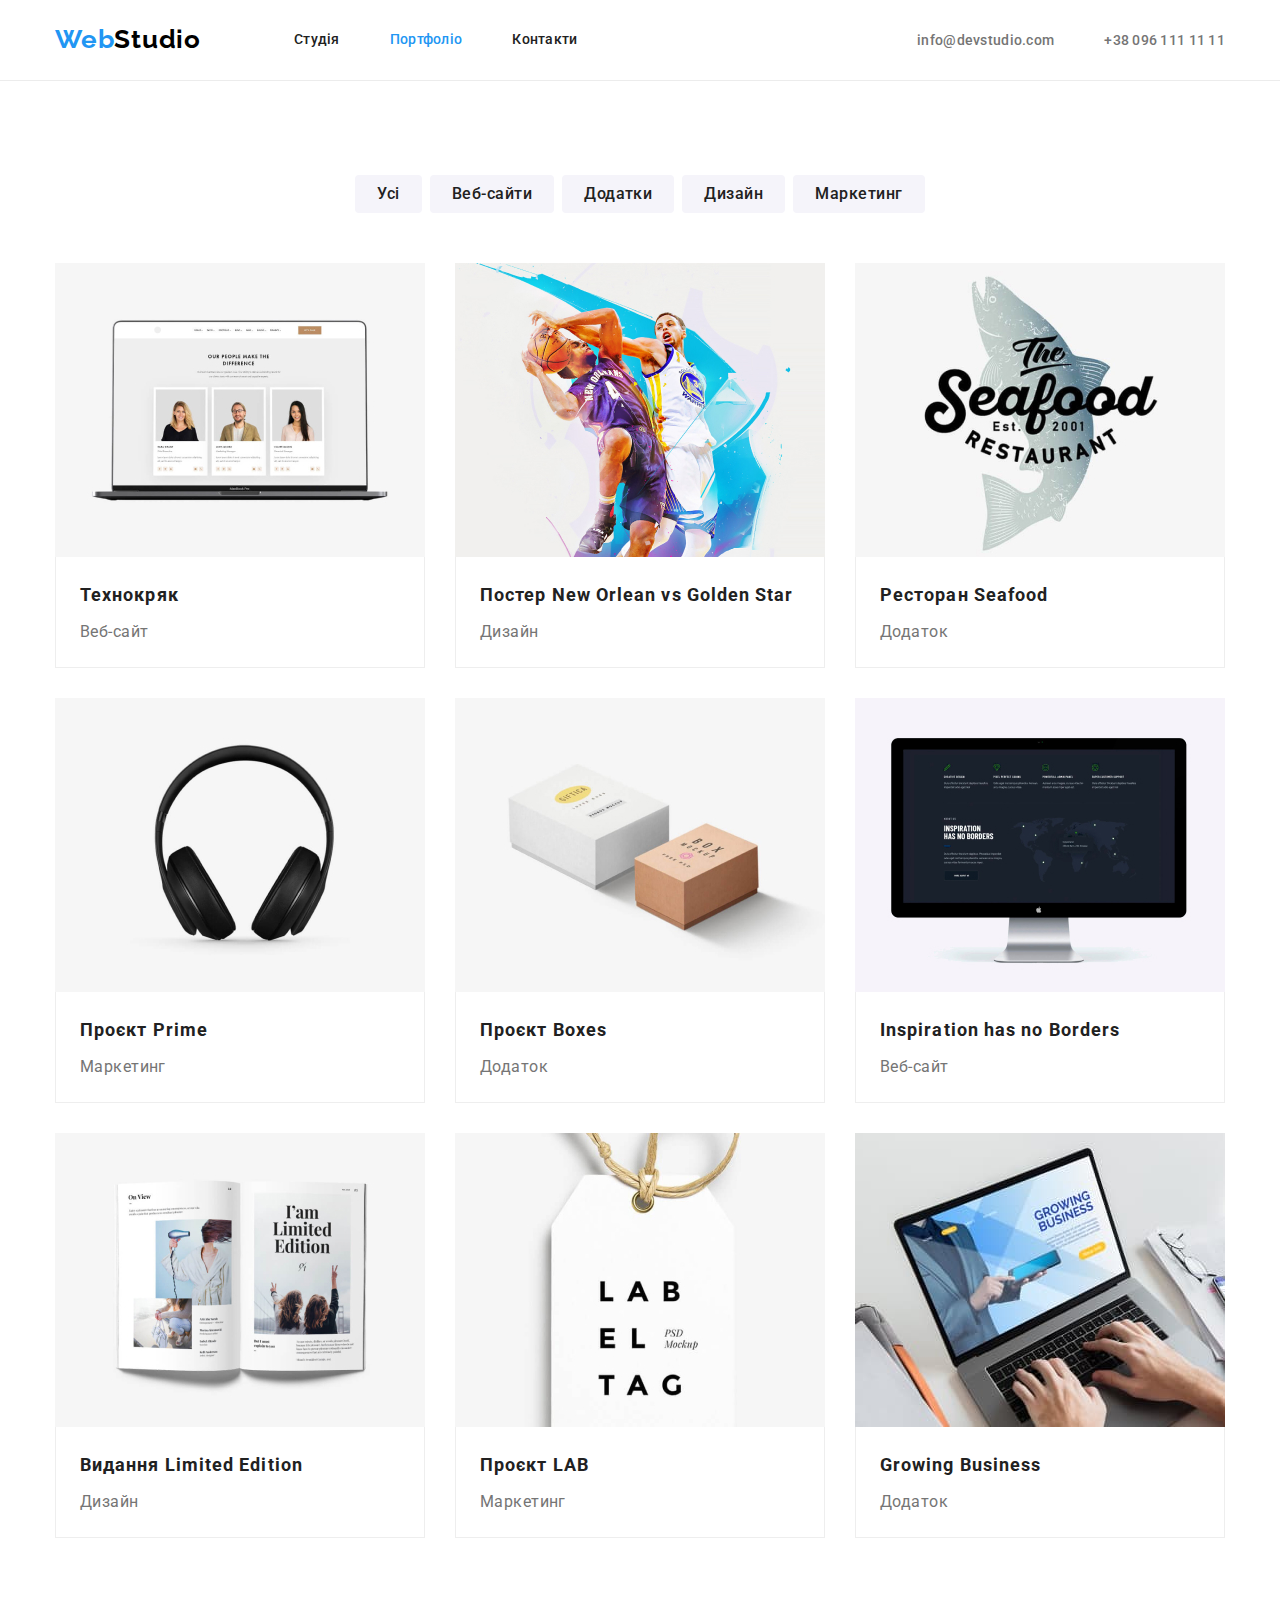
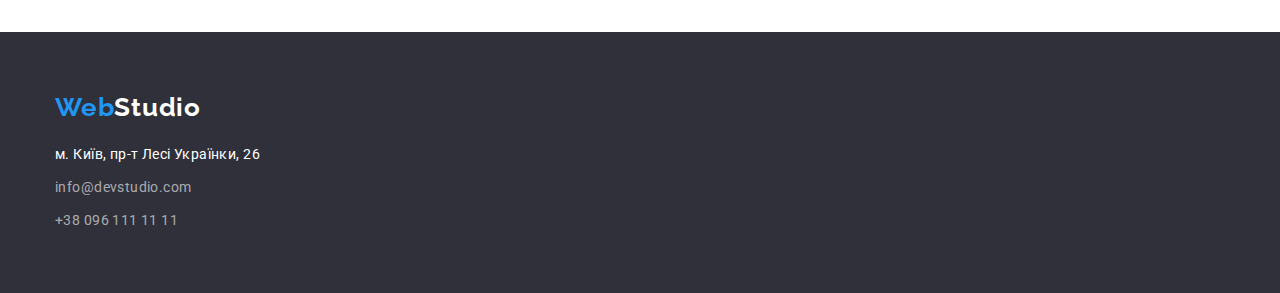
==== portfolio.html @ fdf82ea0 "Додає файли goit-markup-hw-03" ====
<!DOCTYPE html>
<html lang="uk">

<head>
    <meta charset="UTF-8" />
    <meta http-equiv="X-UA-Compatible" content="IE=edge" />
    <meta name="viewport" content="width=device-width, initial-scale=1.0" />
    <title>Portfolio</title>
    <link rel="preconnect" href="https://fonts.googleapis.com" />
    <link rel="preconnect" href="https://fonts.gstatic.com" crossorigin />
    <link
        href="https://fonts.googleapis.com/css2?family=Raleway:wght@700&family=Roboto:wght@400;500;700;900&display=swap"
        rel="stylesheet" />
    <link rel="stylesheet" href="https://cdn.jsdelivr.net/npm/modern-normalize@1.1.0/modern-normalize.min.css" />
    <link rel="stylesheet" href="./css/styles.css" />
</head>

<body>
    <header class="page-header">
        <div class="container page-header-container">
            <nav class="navigation page-nav">
                <a class="logotype link" href="./index.html" lang="en">Web<span class="logo-header">Studio</span></a>
                <ul class="menu list">
                    <li class="menu-item">
                        <a class="menu-link link" href="./index.html">Студія</a>
                    </li>
                    <li class="menu-item">
                        <a class="menu-link link current" href="./portfolio.html">Портфоліо</a>
                    </li>
                    <li class="menu-item"><a class="menu-link link" href="#">Контакти</a></li>
                </ul>
            </nav>
            <ul class="menu-contact list">
                <li class="list-item">
                    <a class="list-link link" href="mailto:info@devstudio.com">info@devstudio.com</a>
                </li>
                <li class="list-item">
                    <a class="list-link link" href="tel:+380961111111">+38 096 111 11 11</a>
                </li>
            </ul>
        </div>
    </header>

    <main class="page-portfolio">
        <section class="services section">
            <div class="container">
                <h1 class="visually-hidden">Наші послуги</h1>
                <ul class="service-list list">
                    <li class="service-item"><button class="service-btn" type="button">Усі</button></li>
                    <li class="service-item">
                        <button class="service-btn" type="button">Веб-сайти</button>
                    </li>
                    <li class="service-item"><button class="service-btn" type="button">Додатки</button></li>
                    <li class="service-item"><button class="service-btn" type="button">Дизайн</button></li>
                    <li class="service-item">
                        <button class="service-btn" type="button">Маркетинг</button>
                    </li>
                </ul>
                <ul class="service-card list">
                    <li class="service-card-item">
                        <img src="./images/laptop.jpg" alt="Ноутбук з веб-сайтом" width="370" height="294" />
                        <div class="indent-service-card">
                            <h2 class="service-title">Технокряк</h2>
                            <p class="service-text">Веб-сайт</p>
                        </div>
                    </li>
                    <li class="service-card-item">
                        <img src="./images/design.jpg" alt="Двоє чоловіків грають у баскетбол" width="370"
                            height="294" />
                        <div class="indent-service-card">
                            <h2 class="service-title">
                                Постер <span lang="en">New Orlean vs Golden Star</span>
                            </h2>
                            <p class="service-text">Дизайн</p>
                        </div>
                    </li>
                    <li class="service-card-item">
                        <img src="./images/app.jpg" alt="Логотип ресторану" width="370" height="294" />
                        <div class="indent-service-card">
                            <h2 class="service-title">Ресторан <span lang="en">Seafood</span></h2>
                            <p class="service-text">Додаток</p>
                        </div>
                    </li>
                    <li class="service-card-item">
                        <img src="./images/marketing.jpg" alt="Навушники" width="370" height="294" />
                        <div class="indent-service-card">
                            <h2 class="service-title">Проєкт <span lang="en">Prime</span></h2>
                            <p class="service-text">Маркетинг</p>
                        </div>
                    </li>
                    <li class="service-card-item">
                        <img src="./images/block.jpg" alt="Дві коробки" width="370" height="294" />
                        <div class="indent-service-card">
                            <h2 class="service-title">Проєкт <span lang="en">Boxes</span></h2>
                            <p class="service-text">Додаток</p>
                        </div>
                    </li>
                    <li class="service-card-item">
                        <img src="./images/computer.jpg" alt="Комп'ютер з веб-сайтом" width="370" height="294" />
                        <div class="indent-service-card">
                            <h2 class="service-title" lang="en">Inspiration has no Borders</h2>
                            <p class="service-text">Веб-сайт</p>
                        </div>
                    </li>
                    <li class="service-card-item">
                        <img src="./images/book.jpg" alt="Відкрита книга" width="370" height="294" />
                        <div class="indent-service-card">
                            <h2 class="service-title">Видання <span lang="en">Limited Edition</span></h2>
                            <p class="service-text">Дизайн</p>
                        </div>
                    </li>
                    <li class="service-card-item">
                        <img src="./images/label.jpg" alt="Етикетка" width="370" height="294" />
                        <div class="indent-service-card">
                            <h2 class="service-title">Проєкт <span lang="en">LAB</span></h2>
                            <p class="service-text">Маркетинг</p>
                        </div>
                    </li>
                    <li class="service-card-item">
                        <img src="./images/laptop-app.jpg" alt="Чоловік працює за ноутбуком" width="370" height="294" />
                        <div class="indent-service-card">
                            <h2 class="service-title" lang="en">Growing Business</h2>
                            <p class="service-text">Додаток</p>
                        </div>
                    </li>
                </ul>
            </div>
        </section>
    </main>

    <footer class="page-footer">
        <div class="container">
            <a class="logotype link logo-link-footer" href="./index.html" lang="en">Web<span
                    class="logo-footer">Studio</span></a>
            <address class="address-footer">
                <ul class="list">
                    <li class="address-item">
                        <a class="address-link link" href="https://goo.gl/maps/DQUVDp7Fr1gkrE9Y7" target="_blank"
                            rel="noopener noreferrer nofollow">м. Київ, пр-т Лесі Українки, 26</a>
                    </li>
                    <li class="address-item">
                        <a class="info-link link" href="mailto:info@devstudio.com">info@devstudio.com</a>
                    </li>
                    <li class="address-item">
                        <a class="info-link link" href="tel:+380961111111">+38 096 111 11 11</a>
                    </li>
                </ul>
            </address>
        </div>
    </footer>
</body>

</html>
---- css/styles.css ----
:root {
  --primary-font: 'Roboto', sans-serif;
  --accent-color: #2196f3;
  --btn-bg-color-hover: #188ce8;
  --color-logo-theme-dark: #fff;
  --color-logo-theme-light: #000;
  --primary-color: #212121;
  --secondary-color: #757575;
  --light-text-color: #fff;
  --link-color: rgba(255, 255, 255, 0.6);
  --bg-dark-color: #2f303a;
  --bg-light-color: #f5f4fa;
  --bg-card-color: #fff;
}

.list {
  list-style: none;
}

.link {
  text-decoration: none;
}
button {
  cursor: pointer;
}

h1,
h2,
h3,
h4,
p {
  margin-top: 0;
  margin-bottom: 0;
}
ul,
ol {
  margin-top: 0;
  margin-bottom: 0;
  padding-left: 0;
}
img {
  display: block;
}
body {
  font-family: var(--primary-font);
  font-size: 14px;
  letter-spacing: 0.03em;
}

/* ============== COMPONENTS ============== */

.container {
  width: 1200px;
  margin-left: auto;
  margin-right: auto;
  padding-left: 15px;
  padding-right: 15px;
}
.logotype {
  font-family: 'Raleway', sans-serif;
  font-weight: 700;
  font-size: 26px;
  line-height: 1.19;
  letter-spacing: 0.03em;
  color: var(--accent-color);
  margin-right: 93px;
  padding-top: 24px;
    padding-bottom: 25px;
}

.hero-btn:hover,
.hero-btn:focus {
  background-color: var(--btn-bg-color-hover);
}

.main-title {
  font-weight: 700;
  font-size: 36px;
  line-height: 1.17;
  text-align: center;
  color: var(--primary-color);
}

.visually-hidden {
  position: absolute;
  white-space: nowrap;
  width: 1px;
  height: 1px;
  overflow: hidden;
  border: 0;
  padding: 0;
  clip: rect(0 0 0 0);
  clip-path: inset(50%);
  margin: -1px;
}
.section {
  padding-top: 94px;
  padding-bottom: 94px;
}
/* ============== /COMPONENTS ============== */

/* ============== HEADER ============== */

.page-header {
  border-bottom: 1px solid #ececec;
}
.page-header-container {
  display: flex;
  align-items: center;
}
.page-nav {
  display: flex;
  align-items: center;
}
.menu {
  display: flex;
}
.menu-item:not(:last-child),
.list-item:not(:last-child) {
  margin-right: 50px;
}

.menu-contact {
  margin-left: auto;
  display: flex;
}

.menu-link {
  display: inline-block;
  font-family: inherit;
  font-weight: 500;
  font-size: 14px;
  line-height: 1.14;
  letter-spacing: 0.02em;
  color: var(--primary-color);
  padding-top: 32px;
    padding-bottom: 32px;
 
}

.list-link {
  font-family: inherit;
  font-weight: 500;
  font-size: 14px;
  line-height: 1.14;
  letter-spacing: 0.02em;
  color: var(--secondary-color);
}

.logo-header {
  color: var(--color-logo-theme-light);
}

/* ============== /HEADER ============== */

/* ============== MAIN ============== */

.hero {
  background-color: var(--bg-dark-color);
  padding-top: 200px;
  padding-bottom: 200px;
}
.hero-title {
  font-weight: 900;
  font-size: 44px;
  line-height: 1.36;
  text-align: center;
  letter-spacing: 0.06em;
  text-transform: uppercase;
  color: var(--light-text-color);
  width: 700px;
  margin-left: auto;
  margin-right: auto;
  margin-bottom: 30px;
}
.hero-btn {
  font-family: inherit;
  font-weight: 700;
  font-size: 16px;
  line-height: 30px;
  letter-spacing: 0.06em;
  color: var(--light-text-color);
  background-color: var(--accent-color);
  border: 0;
  border-radius: 4px;
  padding: 10px 32px;
  display: block;
  margin: 0 auto;
}
.benefit-list {
  display: flex;
  column-gap: 30px;
  
}



.benefit-title {
  font-weight: 700;
  line-height: 1.14;
  text-transform: uppercase;
  color: var(--primary-color);
  margin-bottom: 10px;
}

.benefit-text {
  line-height: 1.71;
  color: var(--secondary-color);
}
.benefit-item {
  flex-basis: calc((100% - 90px) / 4);
}
.project-title {
  margin-bottom: 50px;
}

.project-list {
  display: flex;
  column-gap: 30px;
}

.team-name {
  font-weight: 500;
  font-size: 16px;
  line-height: 1.19;
  color: var(--primary-color);
}

.team-position {
  font-size: 16px;
  line-height: 1.19;
  color: var(--secondary-color);
}

.team {
  background: var(--bg-light-color);
}
.team-title {
  margin-bottom: 50px;
}
.team-list {
  display: flex;
  column-gap: 30px;
  flex-wrap: wrap;
}
.team-name {
  margin-bottom: 10px;
}
.team-card {
  background-color: var(--light-text-color);
}
.indent-card {
  padding: 30px 10px;
  text-align: center;
}

.menu-link:hover,
.menu-link:focus,
.list-link:hover,
.list-link:focus,
.current,
.address-link:hover,
.address-link:focus,
.info-link:hover,
.info-link:focus {
  color: var(--accent-color);
}
.projects {
  padding-bottom: 94px;
}
/* ============== /MAIN ============== */

/* ============== MAIN-PORTFOLIO ============== */
.service-list {
  display: flex;
  justify-content: center;
  margin-bottom: 50px;
  column-gap: 8px;
}

.service-btn {
  font-family: inherit;
  font-weight: 500;
  font-size: 16px;
  line-height: 1.63;
  letter-spacing: 0.03em;
  color: var(--primary-color);
  background: var(--bg-light-color);
  cursor: pointer;
  border: 0;
  padding: 6px 22px;
  border-radius: 4px;
}
.service-btn:hover,
.service-btn:focus {
  color: var(--light-text-color);
  background-color: var(--accent-color);
  box-shadow: 0px 3px 1px rgba(0, 0, 0, 0.1), 0px 1px 2px rgba(0, 0, 0, 0.08), 0px 2px 2px rgba(0, 0, 0, 0.12);
}

.service-card {
  display: flex;
  flex-wrap: wrap;
  gap: 30px;
}
.indent-service-card {
  padding: 20px 24px;
  border: 1px solid #eeeeee;
  border-top: none;
}

.service-title {
  font-weight: 700;
  font-size: 18px;
  line-height: 2;
  letter-spacing: 0.06em;
  color: var(--primary-color);
  margin-bottom: 4px;
}

.service-text {
  font-size: 16px;
  line-height: 1.88;
  color: var(--secondary-color);
}
/* ============== /MAIN-PORTFOLIO ============== */

/* ============== FOOTER ============== */

.address-footer {
  font-style: normal;
}
.page-footer {
  background-color: var(--bg-dark-color);
  padding-top: 60px;
  padding-bottom: 60px;
}
.logo-footer {
  color: var(--color-logo-theme-dark);
}
.logo-link-footer {
  margin-right: 0;
  margin-bottom: 20px;
  display: inline-block;
  padding: 0;
}
.address-item {
  line-height: 1.71;
}
.address-item:not(:last-child) {
  margin-bottom: 9px;
}

.address-link {
  color: var(--light-text-color);
}

.info-link {
  color: var(--link-color);
}

/* ============== /FOOTER ============== */
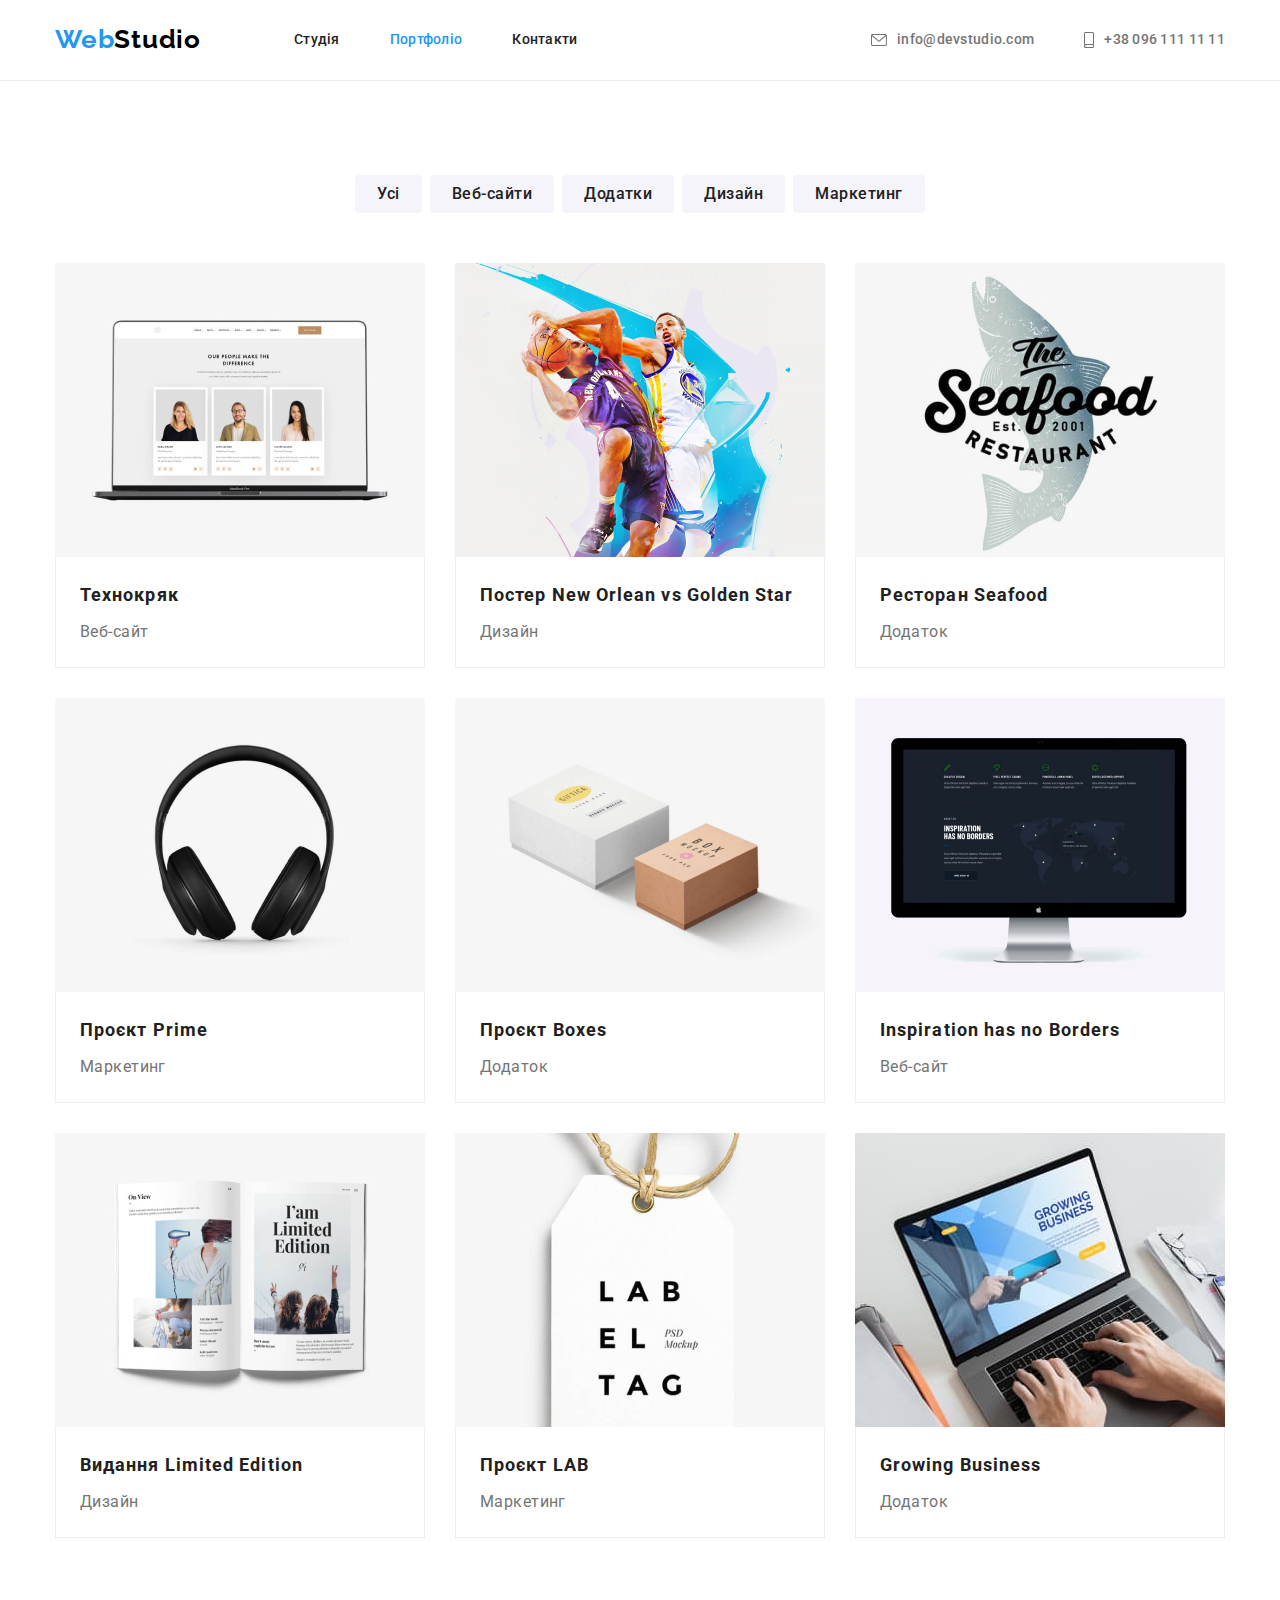
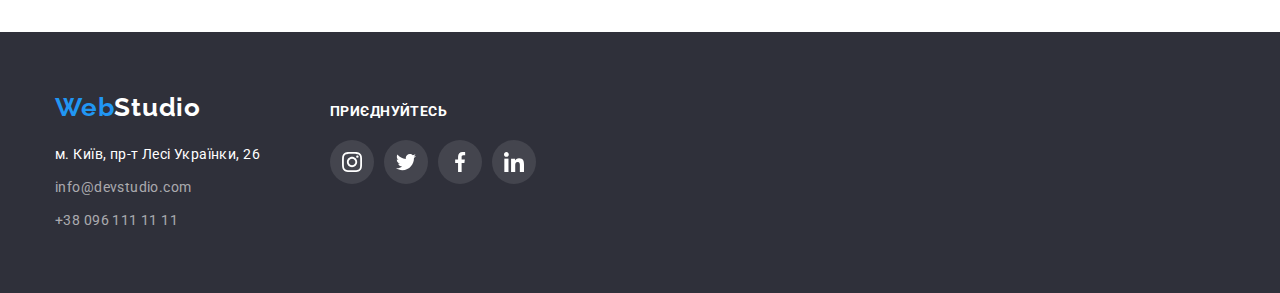
==== commit 37e1b672: "Додає іконки та фонові зображення" ====
--- a/portfolio.html
+++ b/portfolio.html
@@ -32,10 +32,16 @@
             </nav>
             <ul class="menu-contact list">
                 <li class="list-item">
-                    <a class="list-link link" href="mailto:info@devstudio.com">info@devstudio.com</a>
+                    <a class="list-link link" href="mailto:info@devstudio.com">
+                        <svg class="header-icon" width="16px" height="12px">
+                            <use href="./images/sprite.svg#icon-envelope"></use>
+                        </svg>info@devstudio.com</a>
                 </li>
                 <li class="list-item">
-                    <a class="list-link link" href="tel:+380961111111">+38 096 111 11 11</a>
+                    <a class="list-link link" href="tel:+380961111111">
+                        <svg class="header-icon" width="10px" height="16px">
+                            <use href="./images/sprite.svg#icon-smartphone"></use>
+                        </svg>+38 096 111 11 11</a>
                 </li>
             </ul>
         </div>
@@ -130,22 +136,64 @@
 
     <footer class="page-footer">
         <div class="container">
-            <a class="logotype link logo-link-footer" href="./index.html" lang="en">Web<span
-                    class="logo-footer">Studio</span></a>
-            <address class="address-footer">
-                <ul class="list">
-                    <li class="address-item">
-                        <a class="address-link link" href="https://goo.gl/maps/DQUVDp7Fr1gkrE9Y7" target="_blank"
-                            rel="noopener noreferrer nofollow">м. Київ, пр-т Лесі Українки, 26</a>
-                    </li>
-                    <li class="address-item">
-                        <a class="info-link link" href="mailto:info@devstudio.com">info@devstudio.com</a>
-                    </li>
-                    <li class="address-item">
-                        <a class="info-link link" href="tel:+380961111111">+38 096 111 11 11</a>
-                    </li>
-                </ul>
-            </address>
+            <div class="footer-wrap">
+                <div class="right-wrap">
+                    <a class="logotype link logo-link-footer" href="./index.html" lang="en">Web<span
+                            class="logo-footer">Studio</span></a>
+                    <address class="address-footer">
+                        <ul class="list">
+                            <li class="address-item">
+                                <a class="address-link link" href="https://goo.gl/maps/DQUVDp7Fr1gkrE9Y7"
+                                    target="_blank" rel="noopener noreferrer nofollow">м. Київ, пр-т Лесі Українки,
+                                    26</a>
+                            </li>
+                            <li class="address-item">
+                                <a class="info-link link" href="mailto:info@devstudio.com">info@devstudio.com</a>
+                            </li>
+                            <li class="address-item">
+                                <a class="info-link link" href="tel:+380961111111">+38 096 111 11 11</a>
+                            </li>
+                        </ul>
+                    </address>
+                </div>
+                <div class="contacts-wrap">
+                    <h2 class="footer-title">
+                        Приєднуйтесь
+                    </h2>
+
+                    <ul class="footer-icon-list list">
+                        <li class="footer-icon-item">
+                            <a class="footer-icon-link link" href="#">
+                                <svg class="footer-icon" width="20px" height="20px">
+                                    <use href="./images/sprite.svg#icon-instagram"></use>
+                                </svg>
+                            </a>
+                        </li>
+                        <li class="footer-icon-item">
+                            <a class="footer-icon-link link" href="#">
+                                <svg class="footer-icon" width="20px" height="20px">
+                                    <use href="./images/sprite.svg#icon-twitter"></use>
+                                </svg>
+                            </a>
+                        </li>
+                        <li class="footer-icon-item">
+                            <a class="footer-icon-link link" href="#">
+                                <svg class="footer-icon" width="20px" height="20px">
+                                    <use href="./images/sprite.svg#icon-facebook"></use>
+                                </svg>
+                            </a>
+                        </li>
+                        <li class="footer-icon-item">
+                            <a class="footer-icon-link link" href="#">
+                                <svg class="footer-icon" width="20px" height="20px">
+                                    <use href="./images/sprite.svg#icon-linkedin"></use>
+                                </svg>
+                            </a>
+                        </li>
+                    </ul>
+                </div>
+            </div>
+
         </div>
     </footer>
 </body>
--- a/css/styles.css
+++ b/css/styles.css
@@ -11,6 +11,9 @@
   --bg-dark-color: #2f303a;
   --bg-light-color: #f5f4fa;
   --bg-card-color: #fff;
+  --icon-header-color: #757575;
+  --icon-color: #AFB1B8;
+  --footer-icon-color: #fff;
 }
 
 .list {
@@ -65,7 +68,7 @@
   color: var(--accent-color);
   margin-right: 93px;
   padding-top: 24px;
-    padding-bottom: 25px;
+  padding-bottom: 25px;
 }
 
 .hero-btn:hover,
@@ -114,6 +117,7 @@
 }
 .menu {
   display: flex;
+  align-items: center;
 }
 .menu-item:not(:last-child),
 .list-item:not(:last-child) {
@@ -122,7 +126,9 @@
 
 .menu-contact {
   margin-left: auto;
-  display: flex;
+  align-items: center;
+  display: flex;
+  
 }
 
 .menu-link {
@@ -134,8 +140,7 @@
   letter-spacing: 0.02em;
   color: var(--primary-color);
   padding-top: 32px;
-    padding-bottom: 32px;
- 
+  padding-bottom: 32px;
 }
 
 .list-link {
@@ -145,18 +150,30 @@
   line-height: 1.14;
   letter-spacing: 0.02em;
   color: var(--secondary-color);
+  display: flex;
+  align-items: center;
+  fill: currentColor;
+  padding-top: 32px;
+    padding-bottom: 32px;
 }
 
 .logo-header {
   color: var(--color-logo-theme-light);
 }
 
+.header-icon {
+  margin-right: 10px;
+}
+
 /* ============== /HEADER ============== */
 
 /* ============== MAIN ============== */
 
 .hero {
-  background-color: var(--bg-dark-color);
+  background-image: linear-gradient(to right, rgba(47, 48, 58, 0.4), rgba(47, 48, 58, 0.4)),
+    url('../images/bg-img.jpg');
+  background-size: cover;
+  background-color: #c4c4c4;
   padding-top: 200px;
   padding-bottom: 200px;
 }
@@ -189,11 +206,19 @@
 }
 .benefit-list {
   display: flex;
-  column-gap: 30px;
-  
-}
-
-
+  gap: 30px;
+}
+
+.benefit-icon-wrap {
+  display: flex;
+  align-items: center;
+  background-color: #f5f4fa;
+  justify-content: center;
+  padding-top: 25px;
+  padding-bottom: 25px;
+  border-radius: 4px;
+  margin-bottom: 30px;
+}
 
 .benefit-title {
   font-weight: 700;
@@ -216,7 +241,7 @@
 
 .project-list {
   display: flex;
-  column-gap: 30px;
+  gap: 30px;
 }
 
 .team-name {
@@ -230,6 +255,7 @@
   font-size: 16px;
   line-height: 1.19;
   color: var(--secondary-color);
+  margin-bottom: 16px;
 }
 
 .team {
@@ -240,7 +266,7 @@
 }
 .team-list {
   display: flex;
-  column-gap: 30px;
+  gap: 30px;
   flex-wrap: wrap;
 }
 .team-name {
@@ -252,6 +278,30 @@
 .indent-card {
   padding: 30px 10px;
   text-align: center;
+  box-shadow: 0px 1px 3px rgba(0, 0, 0, 0.12), 0px 1px 1px rgba(0, 0, 0, 0.14),
+    0px 2px 1px rgba(0, 0, 0, 0.2);
+  border-radius: 0px 0px 4px 4px;
+}
+
+.team-icon-list {
+  display: flex;
+  gap: 10px;
+  justify-content: center;
+}
+.team-icon-link {
+  display: flex;
+  align-items: center;
+  justify-content: center;
+  width: 44px;
+  height: 44px;
+  border-radius: 50%;
+  fill: var(--icon-color);
+}
+
+.team-icon-link:hover,
+.team-icon-link:focus {
+  background-color: var(--accent-color);
+  fill: var(--light-text-color);
 }
 
 .menu-link:hover,
@@ -295,7 +345,8 @@
 .service-btn:focus {
   color: var(--light-text-color);
   background-color: var(--accent-color);
-  box-shadow: 0px 3px 1px rgba(0, 0, 0, 0.1), 0px 1px 2px rgba(0, 0, 0, 0.08), 0px 2px 2px rgba(0, 0, 0, 0.12);
+  box-shadow: 0px 3px 1px rgba(0, 0, 0, 0.1), 0px 1px 2px rgba(0, 0, 0, 0.08),
+    0px 2px 2px rgba(0, 0, 0, 0.12);
 }
 
 .service-card {
@@ -303,12 +354,15 @@
   flex-wrap: wrap;
   gap: 30px;
 }
+
 .indent-service-card {
   padding: 20px 24px;
   border: 1px solid #eeeeee;
   border-top: none;
 }
-
+.service-card-item:hover {
+  box-shadow: 0px 1px 1px rgba(0, 0, 0, 0.12), 0px 4px 4px rgba(0, 0, 0, 0.06), 1px 4px 6px rgba(0, 0, 0, 0.16);
+}
 .service-title {
   font-weight: 700;
   font-size: 18px;
@@ -323,6 +377,34 @@
   line-height: 1.88;
   color: var(--secondary-color);
 }
+
+
+.client-title {
+  margin-bottom: 50px;
+}
+
+.client-icon-list {
+  display: flex;
+  gap: 30px;
+}
+.client-icon-link {
+  display: flex;
+  justify-content: center;
+    align-items: center;
+      width: 170px;
+      height: 92px;
+  fill: var(--icon-color);
+  border: 1px solid var(--icon-color);
+    border-radius: 4px;
+}
+
+.client-icon-link:hover,
+.client-icon-link:focus {
+  fill: var(--accent-color);
+  border-color: var(--accent-color);
+
+}
+
 /* ============== /MAIN-PORTFOLIO ============== */
 
 /* ============== FOOTER ============== */
@@ -359,4 +441,44 @@
   color: var(--link-color);
 }
 
+.footer-title {
+  font-weight: 700;
+    font-size: 14px;
+    line-height: 1.14;
+    letter-spacing: 0.03em;
+    text-transform: uppercase;
+    color: var(--light-text-color);
+    margin-bottom: 20px;
+}
+.footer-icon-list {
+  display: flex;
+  gap: 10px;
+}
+.footer-icon-link {
+  display: flex;
+    align-items: center;
+    justify-content: center;
+    width: 44px;
+    height: 44px;
+    border-radius: 50%;
+    fill: var(--footer-icon-color);
+    background-color: rgba(255, 255, 255, 0.1);
+
+}
+
+.footer-icon-link:hover,
+.footer-icon-link:focus {
+  background-color: var(--accent-color);
+}
+.footer-wrap {
+  display: flex;
+  align-items: baseline;
+  
+}
+.right-wrap {
+  margin-right: 70px;
+}
+/* .footer-icon-wrap {
+  display: flex;
+} */
 /* ============== /FOOTER ============== */
